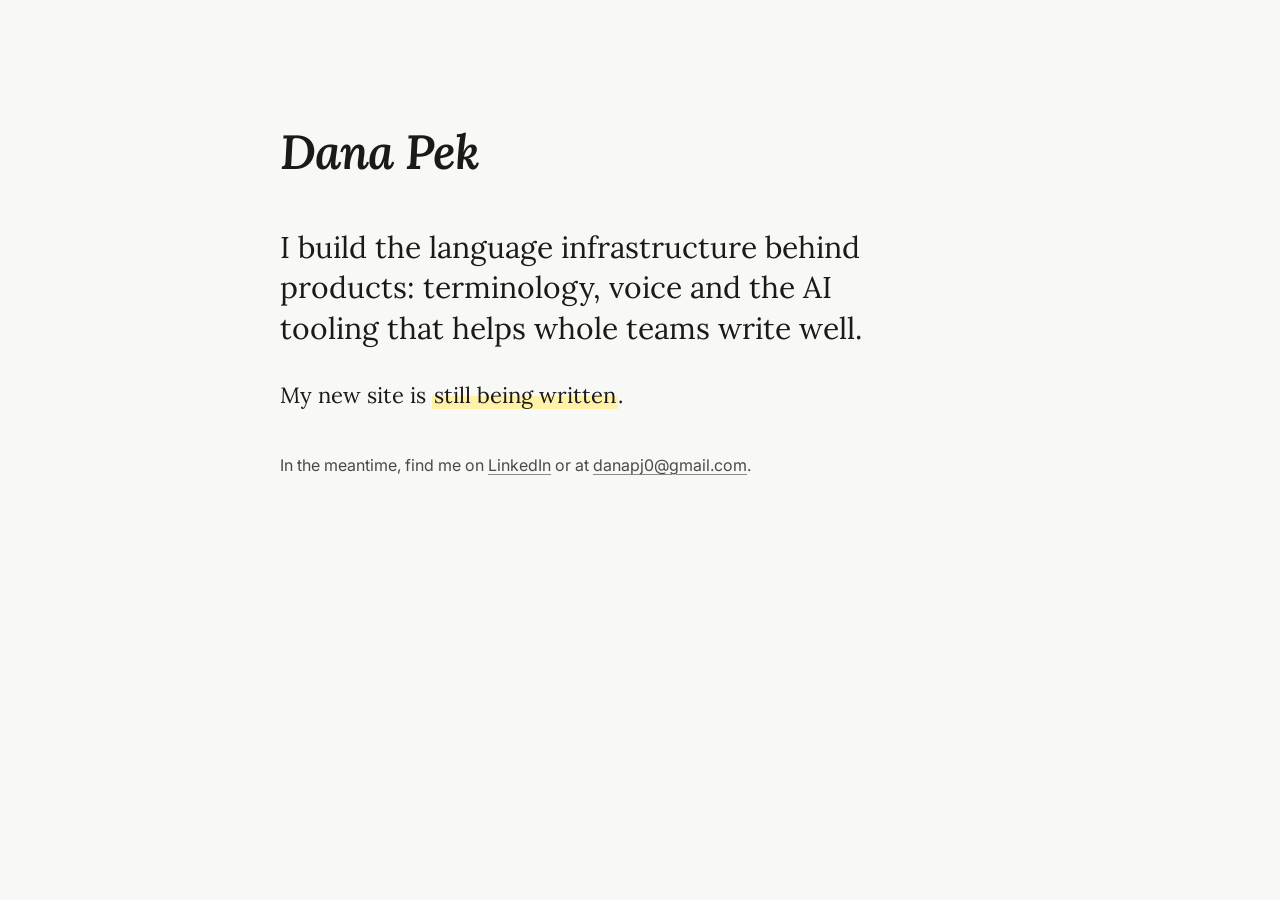
==== index.html @ c2184850 "Trim splash line Co-Authored-By: Claude Opus 5.5 <noreply@anthropic.com> Claude-Session: https://cla" ====
<!doctype html>
<html lang="en">
<head>
<meta charset="utf-8">
<meta name="viewport" content="width=device-width, initial-scale=1, viewport-fit=cover">
<title>Dana Pek | Content Engineer</title>
<meta name="description" content="Dana Pek, content engineer. Language systems, terminology and AI tooling for products in 16+ languages. New site coming soon.">
<meta property="og:title" content="Dana Pek, content engineer">
<meta property="og:description" content="New site coming soon.">
<meta property="og:url" content="https://danapek.com/">
<link rel="icon" href="favicon.svg" type="image/svg+xml">
<link rel="icon" href="favicon.ico" sizes="any">
<link rel="preconnect" href="https://fonts.googleapis.com">
<link rel="preconnect" href="https://fonts.gstatic.com" crossorigin>
<link rel="stylesheet" href="https://fonts.googleapis.com/css2?family=Lora:ital,wght@0,400;1,600&family=Inter:wght@400&display=swap">
<style>
:root{color-scheme:light;--bg:#F8F8F6;--ink:#1A1A19;--body:#4A4A45;--muted:#8C8C86;--hl:#FFF1A8}
*{box-sizing:border-box}
html,body{height:100%}
body{margin:0;background:var(--bg);color:var(--ink);font:400 clamp(19px,1.9vw,22px)/1.6 "Lora",Georgia,serif;-webkit-font-smoothing:antialiased}
main{min-height:100%;max-width:760px;margin:0 auto;padding:clamp(64px,14vh,160px) max(20px,env(safe-area-inset-right,0px)) 48px max(20px,env(safe-area-inset-left,0px))}
h1{font:italic 600 clamp(36px,5vw,48px)/1.1 "Lora",Georgia,serif;letter-spacing:-.02em;margin:0 0 clamp(32px,5vw,48px)}
p{margin:0 0 1em;max-width:34ch;text-wrap:pretty}
.lead{font-size:clamp(24px,2.8vw,30px);line-height:1.35}
mark{background:linear-gradient(transparent 55%,var(--hl) 55%);color:inherit;padding:0 2px}
.small{font:400 16px/1.7 "Inter",system-ui,sans-serif;color:var(--body);max-width:none;margin-top:2.4em}
a{color:inherit;text-decoration-thickness:1px;text-underline-offset:3px;text-decoration-color:var(--muted)}
a:hover{text-decoration-color:var(--ink)}
</style>
</head>
<body>
<main>
  <h1>Dana Pek</h1>
  <p class="lead">I build the language infrastructure behind products: terminology, voice and the AI tooling that helps whole teams write well.</p>
  <p>My new site is <mark>still being written</mark>.</p>
  <p class="small">In the meantime, find me on <a href="https://www.linkedin.com/in/danapek" target="_blank" rel="noopener">LinkedIn</a> or at <a href="mailto:danapj0@gmail.com">danapj0@gmail.com</a>.</p>
</main>
</body>
</html>
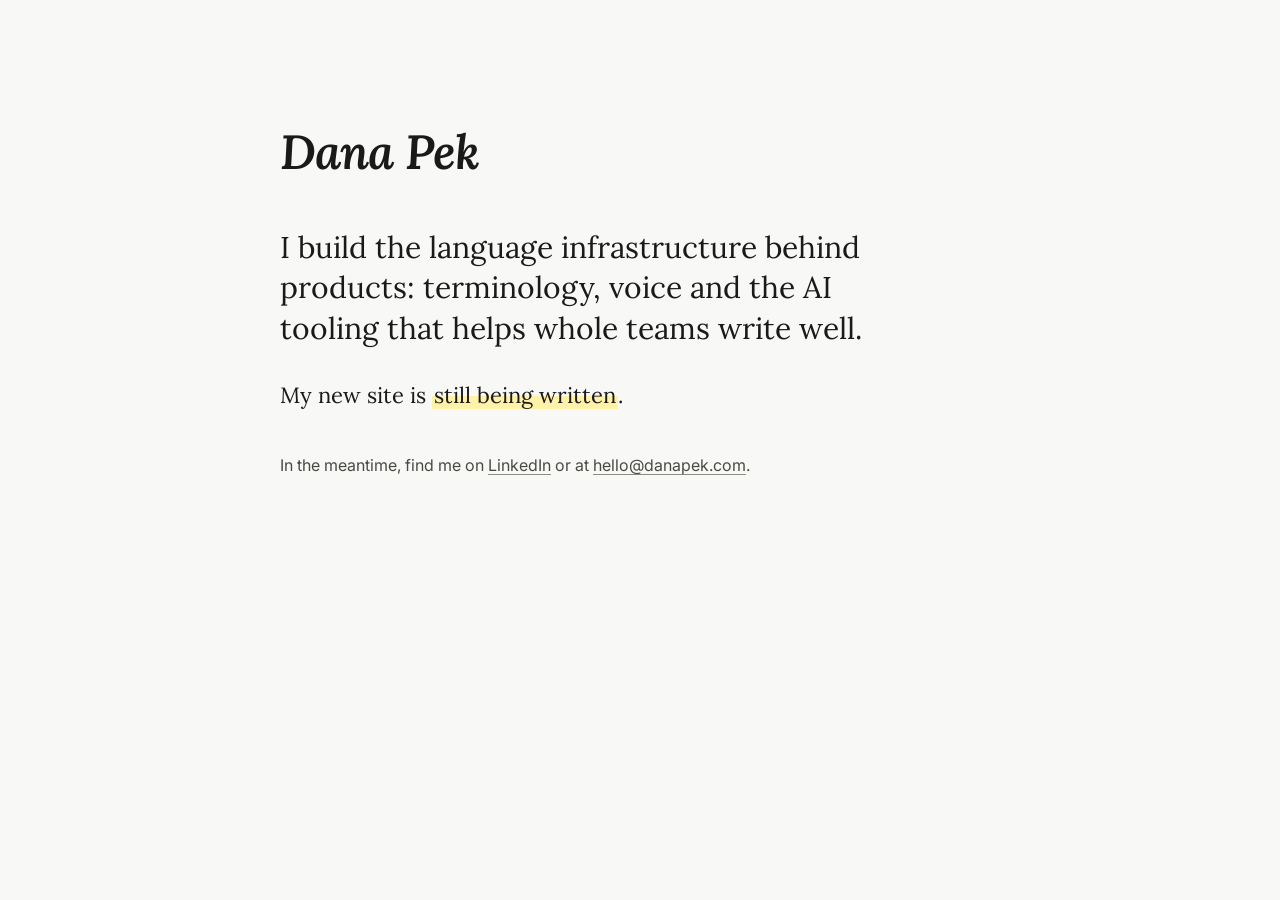
==== commit 72348505: "Use hello@danapek.com everywhere Co-Authored-By: Claude Opus 5.5 <noreply@anthropic.com> Claude-Sess" ====
--- a/index.html
+++ b/index.html
@@ -33,7 +33,7 @@
   <h1>Dana Pek</h1>
   <p class="lead">I build the language infrastructure behind products: terminology, voice and the AI tooling that helps whole teams write well.</p>
   <p>My new site is <mark>still being written</mark>.</p>
-  <p class="small">In the meantime, find me on <a href="https://www.linkedin.com/in/danapek" target="_blank" rel="noopener">LinkedIn</a> or at <a href="mailto:danapj0@gmail.com">danapj0@gmail.com</a>.</p>
+  <p class="small">In the meantime, find me on <a href="https://www.linkedin.com/in/danapek" target="_blank" rel="noopener">LinkedIn</a> or at <a href="mailto:hello@danapek.com">hello@danapek.com</a>.</p>
 </main>
 </body>
 </html>
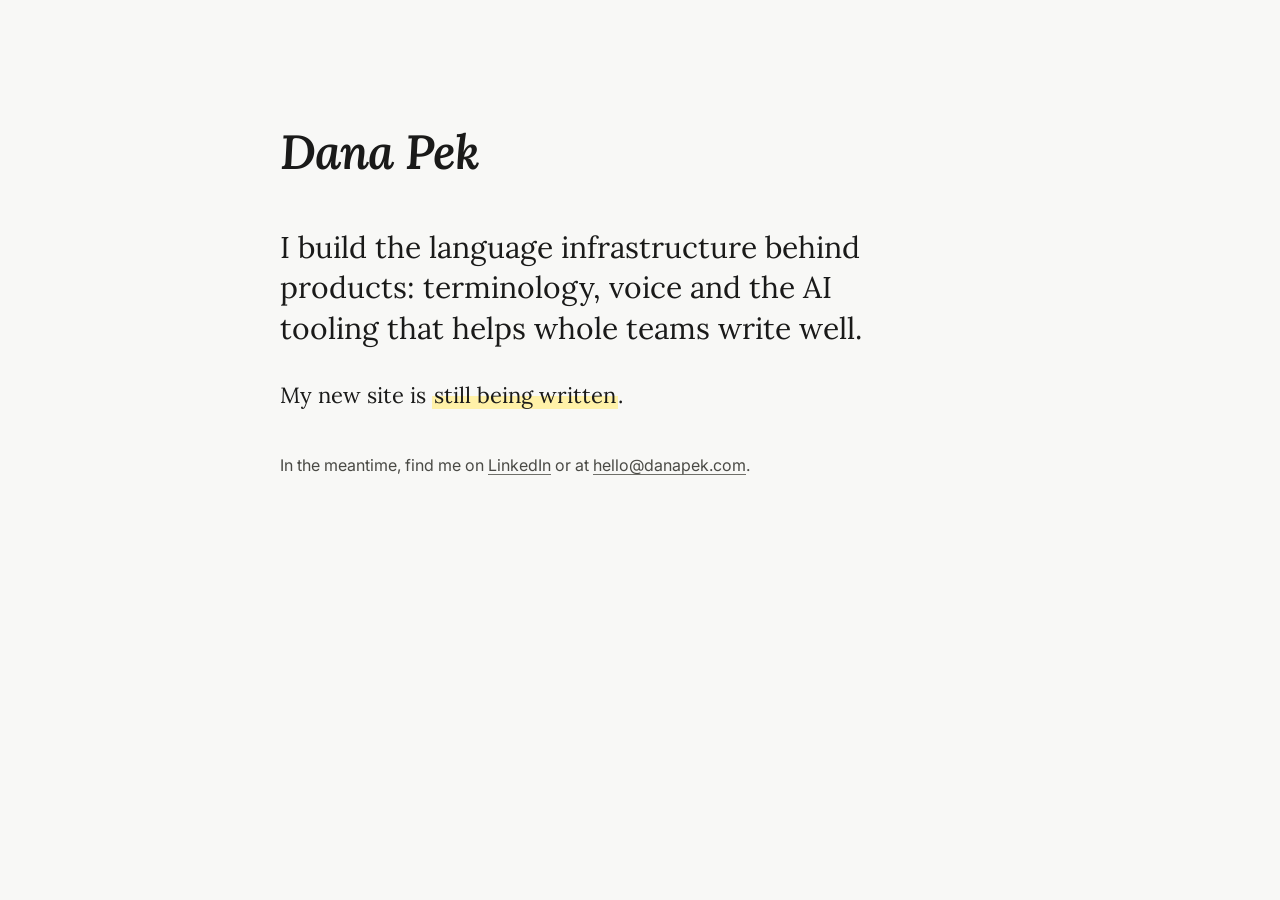
==== commit b0b70670: "Darken muted grey to pass contrast (4.75:1) Co-Authored-By: Claude Opus 5.5 <noreply@anthropic.com> " ====
--- a/index.html
+++ b/index.html
@@ -14,7 +14,7 @@
 <link rel="preconnect" href="https://fonts.gstatic.com" crossorigin>
 <link rel="stylesheet" href="https://fonts.googleapis.com/css2?family=Lora:ital,wght@0,400;1,600&family=Inter:wght@400&display=swap">
 <style>
-:root{color-scheme:light;--bg:#F8F8F6;--ink:#1A1A19;--body:#4A4A45;--muted:#8C8C86;--hl:#FFF1A8}
+:root{color-scheme:light;--bg:#F8F8F6;--ink:#1A1A19;--body:#4A4A45;--muted:#6F6F69;--hl:#FFF1A8}
 *{box-sizing:border-box}
 html,body{height:100%}
 body{margin:0;background:var(--bg);color:var(--ink);font:400 clamp(19px,1.9vw,22px)/1.6 "Lora",Georgia,serif;-webkit-font-smoothing:antialiased}
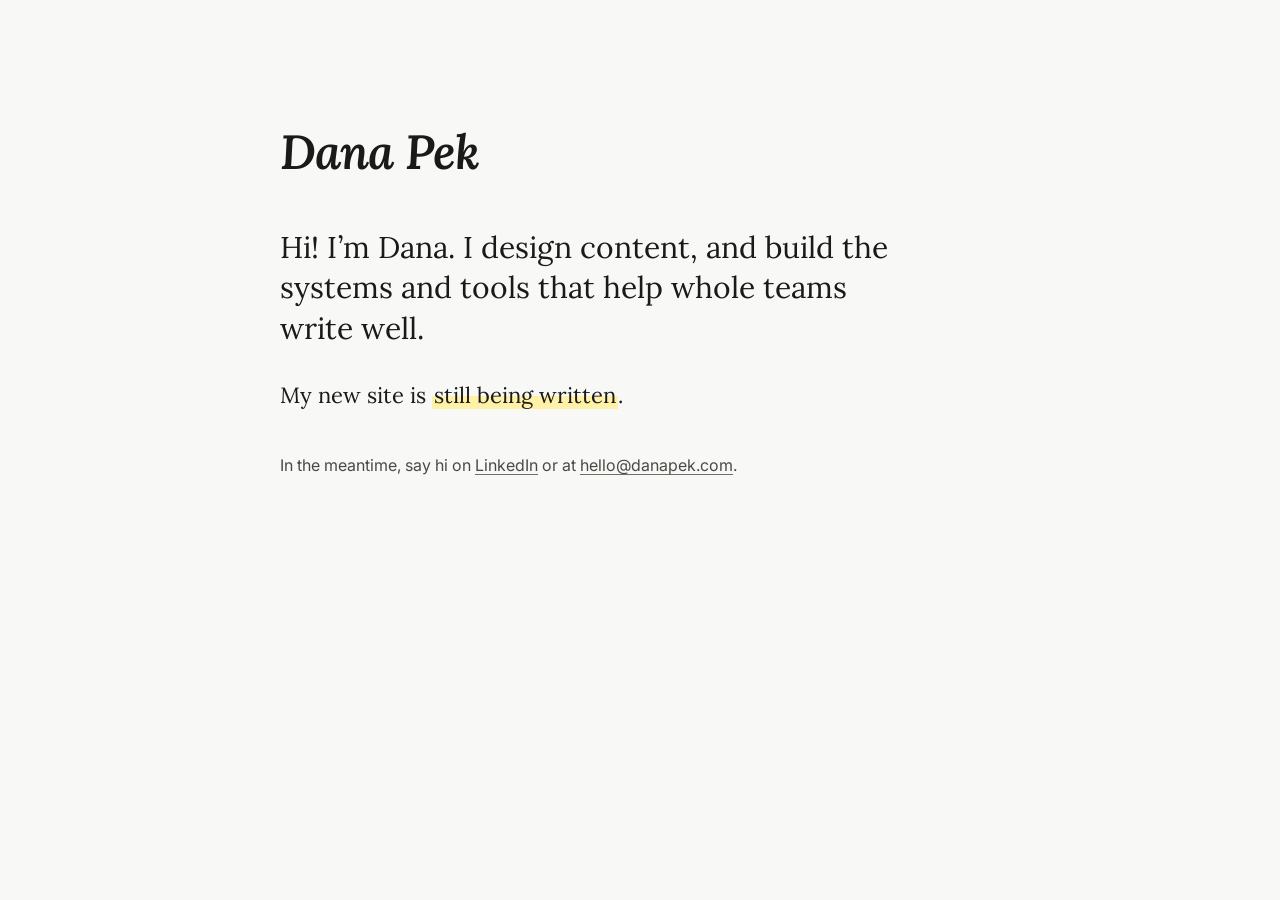
==== commit 8a91970c: "Match Dana's voice across the site and design system Co-Authored-By: Claude Opus 5.5 <noreply@anthro" ====
--- a/index.html
+++ b/index.html
@@ -31,9 +31,9 @@
 <body>
 <main>
   <h1>Dana Pek</h1>
-  <p class="lead">I build the language infrastructure behind products: terminology, voice and the AI tooling that helps whole teams write well.</p>
+  <p class="lead">Hi! I’m Dana. I design content, and build the systems and tools that help whole teams write well.</p>
   <p>My new site is <mark>still being written</mark>.</p>
-  <p class="small">In the meantime, find me on <a href="https://www.linkedin.com/in/danapek" target="_blank" rel="noopener">LinkedIn</a> or at <a href="mailto:hello@danapek.com">hello@danapek.com</a>.</p>
+  <p class="small">In the meantime, say hi on <a href="https://www.linkedin.com/in/danapek" target="_blank" rel="noopener">LinkedIn</a> or at <a href="mailto:hello@danapek.com">hello@danapek.com</a>.</p>
 </main>
 </body>
 </html>
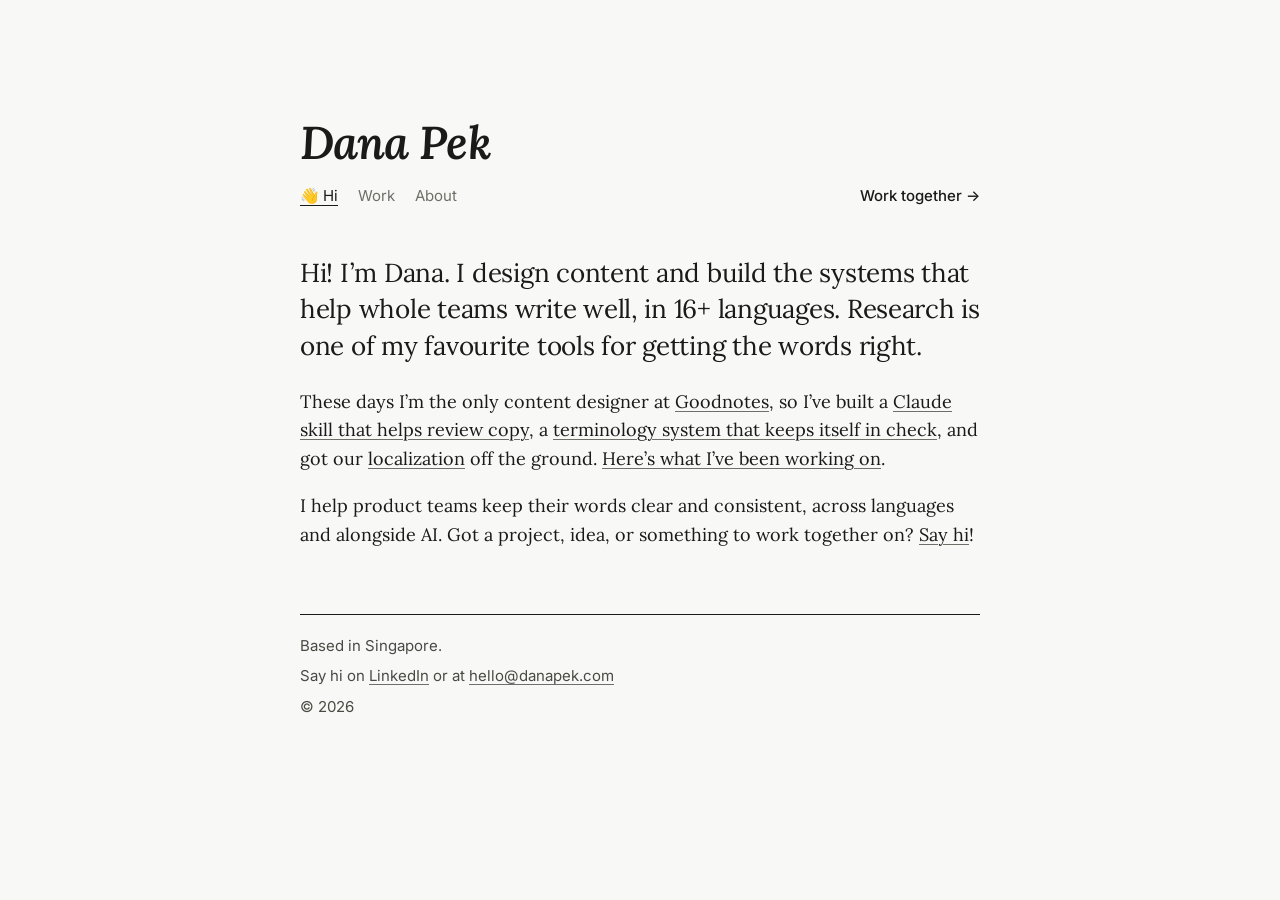
==== commit b219a0dc: "Launch: full site at danapek.com; Work together moves to #collaborate - index.html is now the full s" ====
--- a/index.html
+++ b/index.html
@@ -3,37 +3,787 @@
 <head>
 <meta charset="utf-8">
 <meta name="viewport" content="width=device-width, initial-scale=1, viewport-fit=cover">
-<title>Dana Pek | Content Engineer</title>
-<meta name="description" content="Dana Pek, content engineer. Language systems, terminology and AI tooling for products in 16+ languages. New site coming soon.">
-<meta property="og:title" content="Dana Pek, content engineer">
-<meta property="og:description" content="New site coming soon.">
-<meta property="og:url" content="https://danapek.com/">
 <link rel="icon" href="favicon.svg" type="image/svg+xml">
 <link rel="icon" href="favicon.ico" sizes="any">
+<title>Dana Pek | Content Engineer</title>
+<meta name="claude:viewport-fit-sides" content="cover">
+<meta name="description" content="Dana Pek, content engineer. Language systems, terminology, AI content tooling and localization for products in 16+ languages. Open to new roles and to working together on projects.">
+<link rel="canonical" href="https://danapek.com/">
+<meta property="og:type" content="website">
+<meta property="og:title" content="Dana Pek, content engineer">
+<meta property="og:description" content="Dana Pek, content engineer. Language systems, terminology, AI content tooling and localization for products in 16+ languages. Open to new roles and to working together on projects.">
+<meta property="og:url" content="https://danapek.com/">
+<meta property="og:image" content="https://danapek.com/img/running.jpg">
+<meta name="twitter:card" content="summary_large_image">
 <link rel="preconnect" href="https://fonts.googleapis.com">
 <link rel="preconnect" href="https://fonts.gstatic.com" crossorigin>
-<link rel="stylesheet" href="https://fonts.googleapis.com/css2?family=Lora:ital,wght@0,400;1,600&family=Inter:wght@400&display=swap">
+<link rel="stylesheet" href="https://fonts.googleapis.com/css2?family=Lora:ital,wght@0,400;0,500;1,400;1,600&family=Inter:wght@400;500&display=swap">
 <style>
-:root{color-scheme:light;--bg:#F8F8F6;--ink:#1A1A19;--body:#4A4A45;--muted:#6F6F69;--hl:#FFF1A8}
+/* ============================================================
+   Dana Pek: visual system
+   One reading column. Serif carries the writing; sans is only
+   for small details and controls. Six type sizes, no others.
+   ============================================================ */
+:root{
+  color-scheme:light;
+
+  /* Colour */
+  --bg:#F8F8F6;      /* paper */
+  --ink:#1A1A19;     /* headings, titles, prose */
+  --body:#4A4A45;    /* descriptions, lists, supporting text */
+  --muted:#6F6F69;   /* details: dates, tags, captions, inactive nav */
+  --line:#DCDCD6;    /* rules between rows */
+  --hl:#FFF1A8;      /* highlighter, used sparingly */
+
+  /* Families */
+  --serif:"Lora", Georgia, "Times New Roman", serif;
+  --sans:"Inter", system-ui, -apple-system, "Segoe UI", sans-serif;
+
+  /* Type scale: the only six sizes on the site */
+  --t-display: italic 600 clamp(38px,5vw,46px)/1.1 var(--serif); /* your name */
+  --t-lead:    400 clamp(22px,2.6vw,26px)/1.4 var(--serif);       /* opening paragraph of each page */
+  --t-heading: italic 400 clamp(22px,2.6vw,26px)/1.3 var(--serif);/* section headings */
+  --t-title:   500 clamp(19px,2vw,21px)/1.3 var(--serif);         /* project, package and row titles */
+  --t-body:    400 18px/1.6 var(--serif);                         /* all reading text */
+  --t-ui:      400 15px/1.5 var(--sans);                          /* nav, filters, footer */
+  --t-meta:    400 14px/1.5 var(--sans);                          /* dates, tags, captions, labels */
+
+  /* Spacing */
+  --s-1:4px; --s-2:8px; --s-3:12px; --s-4:16px; --s-5:20px; --s-6:32px; --s-7:48px; --s-8:64px;
+  --measure:720px;
+}
 *{box-sizing:border-box}
-html,body{height:100%}
-body{margin:0;background:var(--bg);color:var(--ink);font:400 clamp(19px,1.9vw,22px)/1.6 "Lora",Georgia,serif;-webkit-font-smoothing:antialiased}
-main{min-height:100%;max-width:760px;margin:0 auto;padding:clamp(64px,14vh,160px) max(20px,env(safe-area-inset-right,0px)) 48px max(20px,env(safe-area-inset-left,0px))}
-h1{font:italic 600 clamp(36px,5vw,48px)/1.1 "Lora",Georgia,serif;letter-spacing:-.02em;margin:0 0 clamp(32px,5vw,48px)}
-p{margin:0 0 1em;max-width:34ch;text-wrap:pretty}
-.lead{font-size:clamp(24px,2.8vw,30px);line-height:1.35}
-mark{background:linear-gradient(transparent 55%,var(--hl) 55%);color:inherit;padding:0 2px}
-.small{font:400 16px/1.7 "Inter",system-ui,sans-serif;color:var(--body);max-width:none;margin-top:2.4em}
-a{color:inherit;text-decoration-thickness:1px;text-underline-offset:3px;text-decoration-color:var(--muted)}
+body{background:var(--bg);color:var(--ink);font:var(--t-body);-webkit-font-smoothing:antialiased}
+a{color:inherit;text-decoration:underline;text-decoration-thickness:1px;text-underline-offset:3px;text-decoration-color:var(--muted)}
 a:hover{text-decoration-color:var(--ink)}
+:focus-visible{outline:2px solid var(--ink);outline-offset:3px}
+
+/* Page frame */
+.page{max-width:var(--measure);margin:0 auto;padding-left:max(20px, env(safe-area-inset-left, 0px));padding-right:max(20px, env(safe-area-inset-right, 0px));padding-block:clamp(48px,9vw,110px) var(--s-7)}
+h1{font:var(--t-display);letter-spacing:-.02em;margin:0}
+nav{margin-top:var(--s-4);font:var(--t-ui);display:flex;flex-wrap:wrap;gap:var(--s-1) var(--s-5)}
+nav a{color:var(--muted);text-decoration:none}
+nav a:hover{color:var(--ink)}
+nav a[aria-current="page"]{color:var(--ink);text-decoration:underline;text-underline-offset:4px}
+/* Primary link: the one call to action. Separated and in ink, never a filled button. */
+a.cta{color:var(--ink);font:500 15px/1.5 var(--sans);text-decoration:none}
+a.cta::after{content:" →"}
+a.cta:hover{text-decoration:underline;text-underline-offset:4px}
+nav a.cta{margin-left:auto}
+.view .pkg p.go{margin:16px 0 0}
+.page > footer{margin-top:var(--s-8);padding-top:var(--s-5);border-top:1px solid var(--ink);font:var(--t-ui);color:var(--body)}
+.page > footer p{margin:0 0 var(--s-2)}
+
+/* Text */
+.view{margin-top:var(--s-7)}
+.view p{margin:0 0 1em;text-wrap:pretty}
+.view p.lead{font:var(--t-lead);letter-spacing:-.01em;color:var(--ink);margin-bottom:.9em}
+h2{font:var(--t-heading);color:var(--ink);margin:var(--s-8) 0 var(--s-4)}
+.view p.away{margin-top:var(--s-8)}
+.todo{background:var(--hl);padding:0 3px}
+.draft,.draft-inline{display:none}
+.drafts .draft{display:block}
+.drafts .draft-inline{display:inline}
+
+/* Bullet list (any list of points) */
+.offer,.fit,.proj ul{margin:0 0 1em;padding-left:1.1em;color:var(--body)}
+.offer li,.fit li,.proj li{margin-bottom:var(--s-1)}
+.offer li::marker,.fit li::marker,.proj li::marker{color:var(--muted)}
+.proj li b{font-weight:600;color:var(--ink)}
+
+/* Row: the core component. Title, meta line, description, rule between. */
+.list{list-style:none;margin:0;padding:0}
+.list li{display:block;padding:var(--s-5) 0;border-bottom:1px solid var(--line)}
+.list li:first-child{border-top:1px solid var(--line)}
+.list li[hidden],.featured .proj[hidden]{display:none}
+.list .lt,.proj .pt,.pkg h3{display:block;font:var(--t-title);color:var(--ink);margin:0}
+.list .s,.proj .pm,.view .pkg p.dur{display:block;font:var(--t-meta);color:var(--muted);margin:2px 0 var(--s-1)}
+.list small,.proj .po,.view .pkg p{display:block;font:var(--t-body);color:var(--body);margin:0;padding-right:52px}
+.pill::before{content:"· "}
+.rows .pkg{padding:var(--s-5) 0;border-top:1px solid var(--line)}
+.rows .pkg:last-child{border-bottom:1px solid var(--line)}
+.start .offer{margin:12px 52px 0 0}
+@media (max-width:540px){.start .offer{margin-right:0}}
+.view .pkg p.rel{font:var(--t-meta);color:var(--muted);margin-top:var(--s-2)}
+@media (max-width:540px){.list small,.proj .po,.view .pkg p{padding-right:0}}
+
+/* Expandable row */
+.featured{display:grid}
+.proj{border-top:1px solid var(--line);scroll-margin-top:24px}
+.proj summary{list-style:none;cursor:pointer;display:grid;grid-template-columns:minmax(0,1fr) auto;gap:var(--s-4);align-items:start;padding:var(--s-5) 0}
+.proj summary::-webkit-details-marker{display:none}
+.proj summary:focus-visible{outline:2px solid var(--ink);outline-offset:2px}
+.proj summary:focus:not(:focus-visible){outline:none}
+.proj .sum{display:block;min-width:0}
+.proj summary:hover .pt{text-decoration:underline;text-decoration-thickness:1px;text-underline-offset:4px}
+.proj .tog{width:28px;height:28px;border:1px solid var(--line);border-radius:50%;position:relative;margin-top:2px}
+.proj .tog::before,.proj .tog::after{content:"";position:absolute;left:50%;top:50%;width:11px;height:1.5px;background:var(--ink);transform:translate(-50%,-50%)}
+.proj .tog::after{transform:translate(-50%,-50%) rotate(90deg);transition:opacity .2s}
+.proj[open] .tog::after{opacity:0}
+.proj summary:hover .tog{border-color:var(--muted)}
+.proj .body{padding:0 52px var(--s-6) 0;color:var(--body)}
+.view .proj p.prob{color:var(--ink);margin:0 0 var(--s-3)}
+.view .proj p.meta.tags{font:var(--t-meta);color:var(--body);margin:var(--s-5) 0 0}
+.view .proj p.call{margin:0 0 1em;padding-left:var(--s-4);border-left:2px solid var(--ink)}
+.proj p.call b{font-weight:600;color:var(--ink)}
+@media (max-width:540px){.proj .body{padding-right:0}}
+
+/* Filters */
+.pills{display:flex;flex-wrap:wrap;gap:var(--s-1) var(--s-4);margin:0 0 var(--s-5);font:var(--t-ui);color:var(--muted)}
+.pills::before{content:"Show:"}
+.pills button{font:inherit;color:var(--muted);background:none;border:0;padding:0;cursor:pointer}
+.pills button:hover{color:var(--ink)}
+.pills button[aria-pressed="true"]{color:var(--ink);text-decoration:underline;text-underline-offset:4px;text-decoration-thickness:1px}
+
+/* Numbered steps */
+.steps{list-style:none;counter-reset:s;margin:0;padding:0}
+.steps li{counter-increment:s;display:grid;grid-template-columns:32px minmax(0,1fr);padding:var(--s-3) 0;border-top:1px solid var(--line);color:var(--body)}
+.steps li:last-child{border-bottom:1px solid var(--line)}
+.steps li::before{content:counter(s);font:var(--t-meta);color:var(--muted);padding-top:3px}
+
+/* Label / value table */
+.know{display:grid;grid-template-columns:140px minmax(0,1fr);margin:0}
+.know dt,.know dd{padding:var(--s-3) 0;border-top:1px solid var(--line);margin:0}
+.know dt{font:var(--t-meta);color:var(--muted);padding-top:15px}
+.know dd{color:var(--body)}
+.know dt:last-of-type,.know dd:last-of-type{border-bottom:1px solid var(--line)}
+@media (max-width:540px){.know{grid-template-columns:1fr}.know dd{border-top:0;padding-top:0}.know dt:last-of-type{border-bottom:0}}
+
+/* Images */
+figure{margin:var(--s-5) 0 0}
+.proj figure img{display:block;width:100%;height:auto;border:1px solid var(--line);background:#fff}
+.proj .gal{display:grid;grid-template-columns:1fr 1fr;gap:var(--s-5);margin-top:var(--s-5)}
+.proj .gal figure{margin:0}
+.proj .gal .wide{grid-column:1/-1}
+.proj .gal img{aspect-ratio:1/1;object-fit:cover}
+.proj .gal .wide img{aspect-ratio:auto}
+@media (max-width:640px){.proj .gal{grid-template-columns:1fr}}
+figcaption{font:var(--t-meta);color:var(--muted);margin-top:var(--s-2)}
+.photos{display:grid;grid-template-columns:repeat(3,minmax(0,1fr));gap:var(--s-3);margin-top:var(--s-2)}
+.photos figure{margin:0;min-width:0}
+.photos .ph{aspect-ratio:4/5;max-width:100%;background:#EDEDE8;display:flex;align-items:center;justify-content:center;font:var(--t-meta);color:var(--muted);text-align:center;padding:var(--s-2)}
+.photos img{display:block;width:100%;aspect-ratio:4/5;object-fit:cover}
+.photos figcaption{margin-top:6px}
+@media (max-width:600px){.photos{grid-template-columns:repeat(2,minmax(0,1fr))}}
+
+/* Quote */
+.quote{margin:0 0 var(--s-5);padding-left:var(--s-5);border-left:2px solid var(--line)}
+.view .quote p{font-style:italic;margin:0 0 6px}
+.quote footer{font:var(--t-meta);color:var(--muted)}
+/* Motion figures (scoped to .mo): shared engine, three demos */
+.mo .s3 .u .old{opacity:0;transform:translateY(-6px);filter:blur(2px)}
+.mo .s3 .u .new{opacity:1;transform:none;filter:none}
+.mo .on3 .u .mark{background-size:100% 100%}
+.mo .arex.s1 .t .new,.mo .skill.s1 .t .new{color:inherit}
+.mo .arex,.mo .skill{font-family:var(--sans);color:#1f1f1f;max-width:380px}
+.mo .arex .sheet-h{display:flex;gap:10px;align-items:flex-start;font:600 16px/1.35 var(--sans);margin-bottom:12px}
+.mo .arex .info{background:#eef3ff;color:#2f55d4;border-radius:10px;padding:12px 14px;font-size:13px;line-height:1.5;margin-bottom:12px}
+.mo .arex .slots{display:grid;grid-template-columns:1fr 1fr;gap:8px;margin-bottom:14px}
+.mo .arex .slots span{border:1px solid #ddd;border-radius:8px;text-align:center;font-size:12px;padding:7px 0;color:#444}
+.mo .arex .acard{border:1px solid #e6e6e6;border-radius:12px;padding:12px 14px;font-size:13px;line-height:1.5}
+.mo .arex .acard b{display:block;font-size:14px;margin-bottom:6px}
+.mo .idtag{display:inline-block;font:500 10px/1 var(--sans);color:#6f6f69;border:1px solid #dcdcd6;border-radius:3px;padding:2px 5px;margin-bottom:4px;letter-spacing:.02em}
+.mo .notes b{font-weight:500;color:inherit}
+.mo .skill .dlg{border:1px solid #e6e6e6;border-radius:14px;padding:20px;background:#fff}
+.mo .skill .title{font:600 17px/1.35 var(--sans);margin-bottom:6px}
+.mo .skill .sub{font-size:14px;color:#555;line-height:1.5;margin:0 0 16px}
+.mo .skill .btn{display:inline-block;background:#1f1f1f;color:#fff;border-radius:8px;padding:8px 14px;font:500 13px/1.3 var(--sans);transition:outline-color .4s ease;outline:3px solid transparent;outline-offset:2px}
+.mo .skill.on3 .btn{outline-color:var(--hl)}
+.mo .mocap a{color:inherit}
+/* ---------- The motion figure ---------- */
+.mo{margin:var(--s-5) 0 0}
+.mo .stage{border:1px solid var(--line);background:#fff;display:grid;grid-template-columns:minmax(0,1fr) 210px;gap:var(--s-6);padding:var(--s-6)}
+@media (max-width:640px){.mo .stage{grid-template-columns:1fr;gap:var(--s-5);padding:var(--s-5)}}
+
+/* Recreated product module: keeps its own look, like a screenshot would */
+.mo .app{font-family:var(--sans);color:#1f1f1f;max-width:380px}
+.mo .app .rt{display:flex;align-items:baseline;gap:6px;margin-bottom:18px}
+.mo .app .rt b{font:600 34px/1 var(--sans);letter-spacing:-.5px}
+.mo .app .rt span{font-size:13px;color:#666}
+.mo .app .rt .stars{color:#f09b1a;font-size:16px;letter-spacing:1px;margin-left:6px}
+.mo .head{display:grid;grid-template-columns:28px 1fr;column-gap:10px;align-items:center;margin-bottom:12px}
+.mo .icon{grid-row:span 2;width:28px;height:28px;position:relative}
+.mo .icon svg{position:absolute;inset:0;transition:opacity .5s ease, transform .5s ease}
+.mo .swap{position:relative;display:inline-grid}
+.mo .swap > span{grid-area:1/1;transition:opacity .45s ease, transform .45s ease, filter .45s ease}
+.mo .swap .new{opacity:0;transform:translateY(6px);filter:blur(2px)}
+.mo .title{font:600 18px/1.3 var(--sans)}
+.mo .sub{font-size:13px;color:#666;margin-top:2px}
+.mo .mark{background-image:linear-gradient(var(--hl),var(--hl));background-repeat:no-repeat;background-size:0% 100%;background-position:left;transition:background-size .5s ease;padding:0 2px;margin:0 -2px}
+.mo .card{border-radius:14px;padding:14px 16px;background:#f1f1f1;transition:background-color .6s ease}
+.mo .card .ct{display:flex;justify-content:space-between;font:600 15px/1.3 var(--sans);margin-bottom:6px}
+.mo .count{font-weight:400;font-size:13px;color:#777;transition:opacity .45s ease}
+.mo .card p{font:400 14px/1.5 var(--sans);margin:0;color:#2a2a2a}
+.mo .fb{display:flex;gap:16px;margin-top:10px;font-size:12px;color:#666;transition:opacity .45s ease}
+.mo .fb > span{display:inline-flex;align-items:center;gap:4px}
+.mo .fb svg{width:14px;height:14px}
+.mo .fb .lbl{display:inline-block;max-width:7em;overflow:hidden;white-space:nowrap;transition:opacity .45s ease, max-width .5s ease}
+
+/* After state */
+.mo .s1 .t .old,.mo .s2 .s .old{opacity:0;transform:translateY(-6px);filter:blur(2px)}
+.mo .s1 .t .new,.mo .s2 .s .new{opacity:1;transform:none;filter:none}
+.mo .s1 .icon .i-old{opacity:0;transform:scale(.8)}
+.mo .s1 .icon .i-new{opacity:1;transform:none}
+.mo .icon .i-new{opacity:0;transform:scale(.8)}
+.mo .s1 .t .new{color:#2b2f9e}
+.mo .s3 .count{opacity:0}
+.mo .done .card{background:#f1f4fb}
+.mo .done .fb .lbl{opacity:0;max-width:0}
+.mo .on1 .t .mark,.mo .on2 .s .mark,.mo .on3 .count-mark{background-size:100% 100%}
+
+/* Notes: numbered, in Dana's voice, taken from the Work page */
+.mo .notes{list-style:none;margin:0;padding:0;font:var(--t-meta);color:var(--muted);counter-reset:n}
+.mo .notes li{counter-increment:n;padding:var(--s-3) 0;border-top:1px solid var(--line);transition:color .4s ease}
+.mo .notes li:last-child{border-bottom:1px solid var(--line)}
+.mo .notes li::before{content:counter(n) "  ";color:var(--muted)}
+.mo .notes li.active{color:var(--ink)}
+.mo .notes .tag{color:var(--muted)}
+.mo .notes .tag::after{content:"\A";white-space:pre}
+.mo .notes .tag.blocker{color:var(--ink);font-weight:500}
+.mo .figlabel{font:var(--t-meta);color:var(--muted);margin:0 0 var(--s-2);opacity:0;transition:opacity .4s ease}
+.mo .stage:has(.app.done) .figlabel{opacity:1}
+.mo .state{font:var(--t-meta);color:var(--muted);margin:0 0 var(--s-3)}
+
+/* Caption + controls under the frame */
+.mo .mocap{font:var(--t-meta);color:var(--muted);margin-top:var(--s-2);display:flex;flex-wrap:wrap;justify-content:space-between;gap:var(--s-2) var(--s-4)}
+.mo .ctl{display:flex;gap:var(--s-4)}
+.mo .ctl button{font:var(--t-meta);color:var(--muted);background:none;border:0;padding:0;cursor:pointer;text-decoration:underline;text-decoration-thickness:1px;text-underline-offset:3px}
+.mo .ctl button[aria-pressed="true"]{color:var(--ink)}
+.mo .ctl button:focus-visible{outline:1px solid var(--ink);outline-offset:3px}
+.mo .sr{position:absolute;width:1px;height:1px;overflow:hidden;clip:rect(0 0 0 0);white-space:nowrap}
+
+
+@media (prefers-reduced-motion: reduce){.mo *,.mo *::before,.mo *::after{transition:none !important}}
+.mo{margin:var(--s-5) 0 0}
+.mo .stage{grid-template-columns:minmax(0,1fr) 180px}
+@media (max-width:640px){.mo .stage{grid-template-columns:1fr}}
+
 </style>
 </head>
 <body>
-<main>
-  <h1>Dana Pek</h1>
-  <p class="lead">Hi! I’m Dana. I design content, and build the systems and tools that help whole teams write well.</p>
-  <p>My new site is <mark>still being written</mark>.</p>
-  <p class="small">In the meantime, say hi on <a href="https://www.linkedin.com/in/danapek" target="_blank" rel="noopener">LinkedIn</a> or at <a href="mailto:hello@danapek.com">hello@danapek.com</a>.</p>
-</main>
+
+<div class="page">
+  <header>
+    <h1>Dana Pek</h1>
+    <nav aria-label="Pages">
+      <a href="#hi" data-v="hi">👋 Hi</a>
+      <a href="#work" data-v="work">Work</a>
+      <a href="#about" data-v="about">About</a>
+      <a href="#collaborate" data-v="collaborate" class="cta">Work together</a>
+    </nav>
+  </header>
+
+  <main>
+    <!-- HOME -->
+    <section class="view" id="v-hi">
+      <p class="lead">Hi! I’m Dana. I design content and build the systems that help whole teams write well, in 16+ languages. Research is one of my favourite tools for getting the words right.</p>
+      <p>These days I’m the only content designer at <a href="https://www.goodnotes.com" target="_blank" rel="noopener">Goodnotes</a>, so I’ve built a <a href="#claude-skill">Claude skill that helps review copy</a>, a <a href="#terminology">terminology system that keeps itself in check</a>, and got our <a href="#localization">localization</a> off the ground. <a href="#work">Here’s what I’ve been working on</a>.</p>
+      <p>I help product teams keep their words clear and consistent, across languages and alongside AI. Got a project, idea, or something to work together on? <a href="mailto:hello@danapek.com">Say hi</a>!</p>
+    </section>
+
+    <!-- WORK -->
+    <section class="view" id="v-work" hidden>
+      <p class="lead">A few things I’ve made lately. Happy to walk you through any of them over a call.</p>
+      <div class="pills" id="pills" role="group" aria-label="Filter by category"></div>
+      <div class="featured" id="featured"></div>
+      <ul class="list full" id="work-list"></ul>
+    </section>
+
+    <!-- ABOUT -->
+    <section class="view" id="v-about" hidden>
+      <p class="lead">I design content and build content systems and tools at Goodnotes, used by 25M+ people a month.</p>
+      <p>Before this, I helped make it easier for 20M monthly travellers to book trips at Klook, simplified investing with Longbridge, and improved access to maths education with Oppia. In a past life, I worked in defence policy at Singapore’s Ministry of Defence, and studied English literature and history at uni. Both turned out surprisingly useful for negotiating language, systems and ambiguities.</p>
+      <p>Research has always been part of how I work. At Klook it took up about a third of my time. I’d rather test a word with real people than argue about it in a meeting.</p>
+      <h2>What I go deep on</h2>
+      <p>Content design and content engineering:</p>
+      <ul class="offer">
+        <li>Designing how an agent talks: what it says, when it asks, when it hands over, and what it won’t do</li>
+        <li>Writing the system prompts and reference files that shape how a model behaves</li>
+        <li>Terminology and taxonomies that people and AI can both read</li>
+        <li>Regular quality checks on AI-written copy, so we know what’s getting better and what isn’t</li>
+        <li>AI workflows that connect Slack, Notion, Claude and n8n, to take the grunt work off everyone’s plate</li>
+      </ul>
+      <h2>What I bring alongside it</h2>
+      <ul class="offer">
+        <li>User research: interviews, usability tests, card sorts and content testing. I started Klook’s research practice from scratch.</li>
+        <li>Localization: working with translators and vendors, and getting source copy ready for 16+ languages</li>
+        <li>Information architecture: page structures and templates that hold up as products grow</li>
+        <li>Copy experiments and A/B tests, using behavioural principles like loss aversion and reward framing</li>
+        <li>Accessible copy, written to WCAG 2.1</li>
+        <li>Getting product, design, marketing, legal, compliance and localization on the same page, early</li>
+        <li>Leading writers: hiring, onboarding and coaching, with a competency framework to grow against</li>
+      </ul>
+      <dl class="know">
+        <dt>Languages</dt><dd>English (native), Chinese (bilingual), Japanese (JLPT N2)</dd>
+        <dt>Tools</dt><dd>GitHub (string files, Actions, CI checks), Notion, n8n, Claude, Figma, Maze</dd>
+        <dt>Research</dt><dd>Content testing, usability testing, interviews, card sorts, cloze and highlighter tests; 20+ studies across 10+ markets</dd>
+      </dl>
+      <p class="away">Outside of work, I spend as much time away from my computer as possible: hiking, running, training, doing and teaching Pilates, travelling, taking pictures, reading, and learning Japanese and French.</p>
+      <div class="photos" id="photos" aria-label="Photos"></div>
+    </section>
+
+    <!-- FREELANCE -->
+    <section class="view" id="v-collaborate" hidden>
+      <p class="lead">I love helping product teams whose words need to work in more than one language, or alongside AI.</p>
+      <p>I can probably help if:</p>
+      <ul class="fit">
+        <li>you don’t have a content designer yet, and your product reads like five people wrote it</li>
+        <li>you’re launching AI features and want them to sound right and behave predictably</li>
+        <li>you’re going multilingual and want to get the source right first</li>
+      </ul>
+
+      <h2>Start here</h2>
+      <div class="pkgs rows start">
+        <div class="pkg">
+          <h3>Terminology audit and glossary setup</h3>
+          <p class="dur">2 to 3 weeks · fixed price</p>
+          <p>I look at how your product names things across screens, languages and AI output, then set up a glossary that your team and your tools can both use.</p>
+          <ul class="offer">
+            <li>An audit of the terms you use today, with the inconsistencies that matter most</li>
+            <li>A starter glossary of your core terms, with approved and avoided versions, and notes for translators and AI</li>
+            <li>A simple way to keep it up to date, in the tools you already use</li>
+            <li>A walkthrough, so your team can run it without me</li>
+          </ul>
+          <p class="go"><a class="cta" href="mailto:hello@danapek.com?subject=Terminology%20audit">Say hi to get started</a></p>
+          <p class="rel">Related: <a href="#terminology">terminology system</a></p>
+        </div>
+      </div>
+
+      <h2>Other ways to work together</h2>
+      <div class="pkgs rows">
+        <div class="pkg">
+          <h3>Build your language system</h3>
+          <p class="dur">4 to 8 weeks · fixed price</p>
+          <p>Terminology, voice and tone principles, and templates, set up in the tools you already use. I can also build a Claude skill that checks copy against them, so the system keeps working after I leave.</p>
+          <p class="rel">Related: <a href="#terminology">terminology system</a>, <a href="#claude-skill">content design skill</a></p>
+        </div>
+        <div class="pkg">
+          <h3>Content for AI features</h3>
+          <p class="dur">3 to 6 weeks · fixed price</p>
+          <p>Agent persona and behaviour, system prompts and reference files, and a rubric for checking AI output quality, backed by user testing.</p>
+          <p class="rel">Related: <a href="#klook-reviews">Klook’s first AI features</a></p>
+        </div>
+        <div class="pkg">
+          <h3>Localization readiness</h3>
+          <p class="dur">2 to 4 weeks · fixed price</p>
+          <p>Translation-ready source copy, string conventions, context for translators and checks in your CI, in English, Chinese or Japanese.</p>
+          <p class="rel">Related: <a href="#localization">scaling localization across 16+ languages</a></p>
+        </div>
+        <div class="pkg">
+          <h3>Notification and email overhaul</h3>
+          <p class="dur">3 to 6 weeks · fixed price</p>
+          <p>I audit your emails, texts and push notifications, map every scenario, and turn them into clear templates your team can reuse. We test them before launch and check the numbers after.</p>
+          <p class="rel">Related: <a href="#pre-trip">pre-trip messaging at Klook</a></p>
+        </div>
+        <div class="pkg">
+          <h3>Ongoing support</h3>
+          <p class="dur">Monthly</p>
+          <p>Copy reviews, content testing and keeping your terminology up to date, for teams that want a content designer part time.</p>
+        </div>
+      </div>
+
+      <h2>How it works</h2>
+      <ol class="steps">
+        <li>You send me a quick note about your product and what’s bugging you.</li>
+        <li>We hop on a 30-minute call.</li>
+        <li>I send a short proposal with scope, timeline and a fixed price.</li>
+        <li>I work in your tools: Figma, GitHub, Notion, Slack.</li>
+        <li>I hand over everything with a walkthrough, so your team can run it without me.</li>
+      </ol>
+
+      <h2>What people say</h2>
+      <blockquote class="quote"><p>“When Dana first joined Klook, I sent her a UX writing request. It was long and chunky. She simply rewrote it as ‘We’ll keep you updated.’ That moment showed me the power of great UX writing, and Dana’s instinct for clarity and user focus. […] Dana quickly became a user research lead and was later invited to conduct interviews at Klook’s Travel Fest in Sydney!”</p><footer>Penny T, Content designer, ex-colleague at Klook</footer></blockquote>
+      <blockquote class="quote"><p>“Exceeded expectations [with her 0-1 research] very useful for B2C and B2B platform design.”</p><footer>Kathy C, Product manager, ex-colleague at Klook</footer></blockquote>
+      <blockquote class="quote"><p>“Useful insights that helped clarify design direction and provided useful suggestions to improve the user experience. Dana also provided UX writing solutions to improve the B2B experience. This was not an easy thing to achieve.”</p><footer>Kelsey J, Product designer, ex-colleague at Klook</footer></blockquote>
+
+      <h2>Good to know</h2>
+      <dl class="know">
+        <dt>Based in</dt><dd>Singapore, working remotely across Asia, Europe and US time zones</dd>
+        <dt>Languages</dt><dd>English, Chinese, Japanese</dd>
+        <dt>Rates</dt><dd>Fixed price per project, shared after our first call</dd>
+      </dl>
+
+      <h2>Get in touch</h2>
+      <p>Say hi at <a href="mailto:hello@danapek.com">hello@danapek.com</a>. Tell me a little about your product, the languages you work in, what’s not working and when you’d like to start.</p>
+    </section>
+  <template id="tpl-motion-arex">
+<figure class="mo" id="mo-arex-fig" aria-labelledby="mo-arex-cap">
+      <div class="stage">
+        <div>
+          <p class="state" id="mo-arex-state" aria-hidden="true">Before</p>
+          <div class="app arex" id="mo-arex-app" role="img" aria-label="Ticket activation for Seoul’s AREX airport train. Before: a sheet titled Departure time selection with one long rule. After: titled Activate your ticket, with three short facts, and a clearer status card. Each string is tagged with its text ID.">
+            <div class="sheet-h"><span aria-hidden="true">✕</span><span class="t"><span class="idtag">120022</span><br><span class="swap"><span class="old"><span class="mark">Departure time selection</span></span><span class="new"><span class="mark">Activate your ticket</span></span></span></span></div>
+            <div class="info s"><span class="idtag">120023</span><br><span class="swap"><span class="old"><span class="mark">Tickets should be activated on the day of travel, and cannot be changed after activation. Select your preferred departure period, and seats on the earliest available train will be automatically reserved. If no trains are available, please try another departure period.</span></span><span class="new"><span class="mark">Select a departure time to activate your ticket. You can do this up to 2 months before your departure date. Changes aren’t allowed after. Seats will be automatically reserved.</span></span></span></div>
+            <div class="slots" aria-hidden="true"><span>06:00–06:40</span><span>06:40–07:20</span><span>07:20–08:00</span><span>08:00–08:40</span></div>
+            <div class="acard u"><b>Status: To be activated</b><span class="idtag">120018</span><br><span class="swap"><span class="old"><span class="mark">Activate your ticket: Starting from 2 months before your departure date. As demand for AREX is high, we recommend reserving your train in advance.</span></span><span class="new"><span class="mark">Activate your ticket by reserving your train. You can do this up to 2 months before your departure date. As demand for AREX is high, we recommend reserving your train in advance.</span></span></span></div>
+          </div>
+        </div>
+        <ol class="notes" id="mo-arex-notes">
+          <li data-step="1"><b>120022</b> The title says what you’re doing: “Activate your ticket”.</li>
+          <li data-step="2"><b>120023</b> One long rule became three short facts: when, what can’t change, what happens next.</li>
+          <li data-step="3"><b>120018</b> The status card says how to activate before the reminder about demand.</li>
+        </ol>
+      </div>
+      <figcaption class="mocap">
+        <span id="mo-arex-cap">Ticket activation for Seoul’s airport train, string by string. <a href="img/arex-activation.png" target="_blank" rel="noopener">See the working board</a></span>
+        <span class="ctl">
+          <button type="button" id="mo-arex-b-before" aria-pressed="true">Before</button>
+          <button type="button" id="mo-arex-b-after" aria-pressed="false">After</button>
+          <button type="button" id="mo-arex-b-play" aria-pressed="false">Play</button>
+        </span>
+      </figcaption>
+      <p class="sr" aria-live="polite" id="mo-arex-live"></p>
+    </figure>
+</template>
+<template id="tpl-motion-skill">
+<figure class="mo" id="mo-skill-fig" aria-labelledby="mo-skill-cap">
+      <div class="stage">
+        <div>
+          <p class="state" id="mo-skill-state" aria-hidden="true">Input</p>
+          <div class="app skill" id="mo-skill-app" role="img" aria-label="Illustrative example of the content design skill reviewing an error dialog. It flags a tone blocker and two suggestions, for clarity and consistency, suggests rewrites, then posts the review to Figma as annotations: Oops! Something went wrong becomes We couldn’t save your note; Please try again later becomes Check your connection, then try again; OK becomes Try again.">
+            <div class="dlg">
+              <div class="title t"><span class="swap"><span class="old"><span class="mark">Oops! Something went wrong</span></span><span class="new"><span class="mark">We couldn’t save your note</span></span></span></div>
+              <div class="sub s"><span class="swap"><span class="old"><span class="mark">Please try again later.</span></span><span class="new"><span class="mark">Check your connection, then try again.</span></span></span></div>
+              <div class="btns"><span class="btn u"><span class="swap"><span class="old">OK</span><span class="new">Try again</span></span></span></div>
+            </div>
+          </div>
+        </div>
+        <div class="anno">
+          <p class="figlabel" aria-hidden="true">Figma · Copy review</p>
+          <ol class="notes" id="mo-skill-notes">
+            <li data-step="1"><span class="tag blocker">Blocker</span><b>Tone</b> “Oops” makes light of a lost note. Say what happened.</li>
+            <li data-step="2"><span class="tag">Suggestion</span><b>Clarity</b> “Try again later” leaves people stuck. Tell them what to do.</li>
+            <li data-step="3"><span class="tag">Suggestion</span><b>Consistency</b> Buttons name the action, not “OK”.</li>
+          </ol>
+        </div>
+      </div>
+      <figcaption class="mocap">
+        <span id="mo-skill-cap">Illustrative example: the skill flags copy against our principles, suggests rewrites, then posts its review to Figma as annotations. Not real Goodnotes copy.</span>
+        <span class="ctl">
+          <button type="button" id="mo-skill-b-before" aria-pressed="true">Before</button>
+          <button type="button" id="mo-skill-b-after" aria-pressed="false">After</button>
+          <button type="button" id="mo-skill-b-play" aria-pressed="false">Play</button>
+        </span>
+      </figcaption>
+      <p class="sr" aria-live="polite" id="mo-skill-live"></p>
+    </figure>
+</template>
+<template id="tpl-motion-term">
+<figure class="mo" id="mo-term-fig" aria-labelledby="mo-term-cap">
+      <div class="stage">
+        <div>
+          <p class="state" id="mo-term-state" aria-hidden="true">Draft</p>
+          <div class="app skill" id="mo-term-app" role="img" aria-label="Illustrative example of a draft string checked against the glossary, with invented terms. Turn on Cloud Vault becomes Turn on Backup; Your files stay safe in your Locker becomes Your files stay safe in your library; Start free trial becomes Try Plus for 7 days.">
+            <div class="dlg">
+              <div class="title t"><span class="swap"><span class="old"><span class="mark">Turn on Cloud Vault</span></span><span class="new"><span class="mark">Turn on Backup</span></span></span></div>
+              <div class="sub s"><span class="swap"><span class="old"><span class="mark">Your files stay safe in your Locker.</span></span><span class="new"><span class="mark">Your files stay safe in your library.</span></span></span></div>
+              <div class="btns"><span class="btn u"><span class="swap"><span class="old">Start free trial</span><span class="new">Try Plus for 7 days</span></span></span></div>
+            </div>
+          </div>
+        </div>
+        <ol class="notes" id="mo-term-notes">
+          <li data-step="1"><b>Internal name</b> “Cloud Vault” is what the team calls it. People see “Backup”.</li>
+          <li data-step="2"><b>Deprecated</b> “Locker” was retired. Use “library”.</li>
+          <li data-step="3"><b>Usage note</b> Name the plan and the length. Say “free” only when no card is needed.</li>
+        </ol>
+      </div>
+      <figcaption class="mocap">
+        <span id="mo-term-cap">Illustrative example: a draft string checked against glossary entries. Invented terms, not real Goodnotes ones.</span>
+        <span class="ctl">
+          <button type="button" id="mo-term-b-before" aria-pressed="true">Before</button>
+          <button type="button" id="mo-term-b-after" aria-pressed="false">After</button>
+          <button type="button" id="mo-term-b-play" aria-pressed="false">Play</button>
+        </span>
+      </figcaption>
+      <p class="sr" aria-live="polite" id="mo-term-live"></p>
+    </figure>
+</template>
+<template id="tpl-motion-klook">
+<figure class="mo" id="mo-klook-fig" aria-labelledby="mo-klook-cap">
+      <div class="stage">
+        <div>
+          <p class="state" id="mo-klook-state" aria-hidden="true">Before</p>
+          <div class="app klook" id="mo-klook-app" role="img" aria-label="A hotel reviews module. Before: titled AI Summary, subtitle Based on real guest reviews, with a 1/5 counter on the card. After: titled Reviews summary, subtitle From real reviews, powered by AI, and no counter.">
+            <div class="rt"><b>4.5</b><span>/5</span><span class="stars">★★★★☆</span><span>274 reviews</span></div>
+            <div class="head">
+              <div class="icon" aria-hidden="true">
+                <svg class="i-old" viewBox="0 0 28 28"><rect x="5" y="9" width="18" height="13" rx="5" fill="#6b5be0"/><circle cx="11" cy="15.5" r="2" fill="#fff"/><circle cx="17" cy="15.5" r="2" fill="#fff"/><line x1="14" y1="9" x2="14" y2="5" stroke="#6b5be0" stroke-width="2"/><circle cx="14" cy="4.5" r="1.8" fill="#6b5be0"/></svg>
+                <svg class="i-new" viewBox="0 0 28 28"><path d="M6 4l1.2 3L10 8.2 7.2 9.4 6 12.4 4.8 9.4 2 8.2 4.8 7z" fill="#2b2f9e"/><rect x="8" y="9" width="17" height="13" rx="6.5" fill="#2b2f9e"/><rect x="12" y="13.5" width="9" height="1.6" rx=".8" fill="#fff"/><rect x="12" y="16.5" width="6" height="1.6" rx=".8" fill="#fff"/></svg>
+              </div>
+              <div class="title t"><span class="swap"><span class="old"><span class="mark">AI Summary</span></span><span class="new"><span class="mark">Reviews summary</span></span></span></div>
+              <div class="sub s"><span class="swap"><span class="old"><span class="mark">Based on real guest reviews</span> ⓘ</span><span class="new"><span class="mark">From real reviews, powered by AI</span> ⓘ</span></span></div>
+            </div>
+            <div class="card">
+              <div class="ct">Overall impression <span class="count"><span class="mark count-mark">1/5</span></span></div>
+              <p>A great choice for a comfortable stay in Osaka. The modern rooms, friendly staff, and convenient location provide a relaxing and enjoyable experience. (10 reviews)</p>
+              <div class="fb" aria-hidden="true"><span><svg viewBox="0 0 16 16" fill="none" stroke="currentColor" stroke-width="1.3"><path d="M5 7v7H2.5V7zM5 7l3-5c1.2 0 1.8.8 1.5 2L9 6.5h4c.8 0 1.3.7 1.1 1.4l-1.3 5c-.2.7-.8 1.1-1.5 1.1H5"/></svg><span class="lbl">Helpful</span></span><span><svg viewBox="0 0 16 16" fill="none" stroke="currentColor" stroke-width="1.3" style="transform:rotate(180deg)"><path d="M5 7v7H2.5V7zM5 7l3-5c1.2 0 1.8.8 1.5 2L9 6.5h4c.8 0 1.3.7 1.1 1.4l-1.3 5c-.2.7-.8 1.1-1.5 1.1H5"/></svg><span class="lbl">Not helpful</span></span></div>
+            </div>
+          </div>
+        </div>
+        <ol class="notes" id="mo-klook-notes">
+          <li data-step="1">Renamed “AI summary” to “Reviews summary”.</li>
+          <li data-step="2">Moved AI into the subtitle.</li>
+          <li data-step="3">Cut numbers users couldn’t place.</li>
+        </ol>
+      </div>
+      <figcaption class="mocap">
+        <span id="mo-klook-cap">Before and after: “AI summary” became “Reviews summary”.</span>
+        <span class="ctl">
+          <button type="button" id="mo-klook-b-before" aria-pressed="true">Before</button>
+          <button type="button" id="mo-klook-b-after" aria-pressed="false">After</button>
+          <button type="button" id="mo-klook-b-play" aria-pressed="false">Play</button>
+        </span>
+      </figcaption>
+      <p class="sr" aria-live="polite" id="mo-klook-live"></p>
+    </figure>
+</template>
+  </main>
+
+  <footer>
+    <p>Based in Singapore.</p>
+    <p>Say hi on <a href="https://www.linkedin.com/in/danapek" target="_blank" rel="noopener">LinkedIn</a> or at <a href="mailto:hello@danapek.com">hello@danapek.com</a></p>
+    <p>© 2026<span id="updated"> · Updated <time datetime="__UPDATED_ISO__">__UPDATED__</time></span></p>
+  </footer>
+</div>
+
+<script>
+/* Full work list. Newest first. */
+const WORK = [
+  { s:"Goodnotes, 2026", t:"An eval loop for AI-written copy", d:"An LLM-as-judge loop that re-checks the skill’s output against our standard after every change.", k:"AI" },
+  { s:"Goodnotes, 2026", t:"Testing copy with real users before it ships", d:"Label and flow tests in Maze with people in the UK, US and Germany, so wording rests on evidence.", k:"Research" },
+  { s:"Goodnotes, 2026", t:"Feature naming, automated", d:"An n8n and Claude workflow that researches competitors and runs new names past Legal. Saves about 20 hours.", k:"Content ops" },
+  { s:"Goodnotes, 2026", t:"An intake system for content design", d:"The team’s first Kanban workflow, service levels and request criteria.", k:"Content ops" },
+  { s:"Longbridge, 2025", t:"Content strategy for AI features in a new brokerage app", d:"Chatbot, AI analysis and multilingual tools for a 0-to-1 product, written with Compliance.", k:"AI" },
+  { s:"Klook, 2024–25", t:"Building Klook’s content design practice", d:"As team lead, I hired and coached UX writers, set up our standards, and got content into the UX phase.", k:"Content ops" },
+  { s:"Klook, 2024–25", t:"Share previews people actually click", d:"Templates for about 35 share previews, with rules for each app from WeChat to Instagram. Click-throughs went up.", k:"Messaging" },
+  { s:"Klook, 2024–25", t:"Partnering with localization across 10 languages", d:"Translator context, quality checks and a new voice and tone guide, plus a way to measure translation quality.", k:"Localization" },
+  { s:"Klook, 2024", t:"One content structure for trains and buses", d:"One template for Shinkansen, Eurostar and more, built on research in four regions. It’s held since launch.", k:"Systems" },
+  { s:"Oppia, 2022", t:"Onboarding for people new to apps", d:"Onboarding for learners new to apps and English, in Brazil, Sub-Saharan Africa and Pakistan. 100k+ downloads.", k:"Localization" },
+];
+/* Featured projects (expandable rows). hide:true keeps a project out of the featured list.
+   img: path to a screenshot, e.g. "img/claude-skill-1.png". Leave "" for none.
+   Text in [[double brackets]] is a placeholder, hidden until filled in. */
+const FEATURED = [
+  { slug:"claude-skill", k:"AI", where:"Goodnotes, 2026",
+    t:"A content design skill that reviews copy and writes test variants",
+    tags:["Content Engineering","AI Tooling","Prompt Engineering","Quality Evaluation"],
+    alt:"The skill scoring a screen of UI copy against content principles",
+    intro:"A Claude skill for grounded copy reviews without waiting for me: 100+ reviews for 20+ people since May 2026.",
+    problem:"Copy review was a bottleneck. Every screen, string and experiment waited on me.",
+    pts:["<b>Evaluation mode</b> scores copy against our content principles and returns flags and suggested rewrites.",
+         "<b>Generative mode</b> turns a brief into A/B test variants with a rationale. Brief to testable variants went from days to minutes.",
+         "It reads screens from Figma, flags terms that break [our glossary](#terminology), and can post its review back to Figma as annotations next to the design.",
+         "An LLM-as-judge eval loop re-checks its output against our standard after every change, to catch regressions.",
+         "It lives on Goodnotes’ internal skills marketplace, so anyone can run it."],
+    call:"I kept evaluation and generation as separate modes. Combining them in one prompt made the output worse in both directions.",
+    motion:"skill", fig:{ img:"", cap:"Evaluation mode: copy flagged against each principle, rewritten, then posted to Figma as annotations." } },
+  { slug:"terminology", k:"Systems", where:"Goodnotes, 2026",
+    t:"A terminology system built for people and AI",
+    tags:["Content Engineering","Terminology Management","Content Governance","Quality Evaluation"],
+    alt:"A glossary entry with internal and external names and a deprecation flag",
+    intro:"One glossary for the whole org, used by 200+ people, our agencies and vendors, and the AI skills that check copy.",
+    problem:"A glossary that only people can read, and that someone has to update by hand, doesn’t scale.",
+    pts:["Every entry has an internal and an external name, deprecation flags and usage notes a model can act on.",
+         "Product, marketing, agencies, vendors, the content design skill and the feature naming workflow all pull from the same source.",
+         "Two skills keep it current: an audit that finds new terms, renames and duplicates for approval, and a weekly sync that publishes confirmed terms to the AI tools."],
+    call:"I wrote usage notes precise enough for a model, not just for people. When the AI got something wrong, the fix was usually in the source doc, not the prompt.",
+    motion:"term", fig:{ img:"", cap:"A draft string checked against glossary entries." } },
+  { slug:"klook-research", k:"Research", where:"Klook, 2024–25",
+    t:"Starting user research at Klook from scratch",
+    tags:["UX Research","Content Design","Research Operations"],
+    alt:"",
+    intro:"Klook had no user research when I joined. In under a year, I ran 20+ studies and teams came to me.",
+    problem:"Product decisions rested on assumptions, and teams didn’t yet trust research enough to wait for it.",
+    pts:["Teams went from outsourcing research to an agency to sending their requests to me, alongside my UX writing work.",
+         "<b>Japan transport:</b> interviews and usability tests with first-time travellers from the UK, Europe, Australia, New Zealand and the US. They knew where they were going, not which train to buy, so we made the case for organising transport by route. Nobody knew what “JR” meant, so “JR Pass” became “Japan Rail Pass”.",
+         "<b>Klook Travel Fest Sydney:</b> on-site research with three colleagues, covering checkout, transport, tours and car rental. I led the platform topics. On the AI comparison tool, almost no one noticed the “VS” entry point, so we spelled out “Compare”.",
+         "<b>Tours:</b> interviews, usability tests and a card sort together, because what people say isn’t always what they do. The findings shaped the listing page’s structure and what sits at the top.",
+         "Piloted an AI survey tool with customers in Singapore, Japan and Indonesia, and shared what it could and couldn’t do.",
+         "Trained newer researchers and built a research repository."],
+    call:"I brought PMs and designers into every study: planning it together, sitting in on interviews, and a short retro after each session. They owned the findings, so the findings got built.",
+    fig:{ img:"", cap:"" },
+    gallery:[
+      { img:"img/research-booth.jpg", alt:"A research booth called Klook Lab at Klook Travel Fest Sydney, with a sign offering a voucher for taking part", cap:"Our research booth at Klook Travel Fest Sydney. Travellers got a voucher for taking part." },
+      { img:"img/research-in-person.jpg", alt:"Dana at a table with a participant, testing on a phone. Other faces are hidden.", cap:"Testing the live game with travellers at Klook Travel Fest Singapore." },
+      { img:"img/research-kansai.jpg", alt:"A remote usability test on Klook’s site, searching for Kansai airport to Osaka. Participants’ faces are hidden.", cap:"A remote usability test: getting from Kansai Airport to Osaka." },
+      { img:"img/research-workshop.jpg", alt:"Title slide: User interview workshop, Dana Pek, 22 May 2025", cap:"A user interview workshop I ran for colleagues." },
+      { wide:true, img:"img/research-remote.jpg", alt:"Two tour pages on a phone, shared during remote sessions. Participants are hidden.", cap:"Interviews and usability tests with travellers in Taiwan and Australia, on the live app and a prototype." },
+      { wide:true, img:"img/research-cardsort.jpg", alt:"A FigJam card sort of transport products, next to remote usability tests on Klook’s site", cap:"A card sort for transport categories, and remote usability tests." }
+    ] },
+  { slug:"gamification", k:"Growth", where:"Klook, 2024",
+    t:"A game that brought lapsed buyers back",
+    tags:["Content Design","Growth","UX Research"],
+    alt:"Dana at a table testing the game on a phone with a traveller at Klook Travel Fest Singapore. Other faces are hidden.",
+    intro:"Content for Klook’s first in-app game: about 15% more bookings per buyer, then relaunched in four more markets.",
+    problem:"Product wanted to say everything at every touchpoint, and content usually arrived after the design was done.",
+    pts:["Relaunched in Korea, China, Hong Kong and the Philippines on the content I designed.",
+         "Joined before the wireframes were finished, and named the core ideas first: the verbs, the milestones, the rewards and the story from the first tap.",
+         "Mapped every touchpoint with product, design, marketing, legal and localization.",
+         "Tested the live game at Klook Travel Fest Singapore. Naming the prize (“stand a chance to win a 90% coupon”) beat “spin to win”, and the quick fixes went live straight away."],
+    call:"I mocked up every touchpoint side by side, so everyone could see what fit on screen and what each stage needed to say. “Put it all in” turned into clear priorities.",
+    fig:{ img:"img/research-in-person.jpg", cap:"Testing the live game with travellers at Klook Travel Fest Singapore." } },
+  { slug:"pre-trip", k:"Messaging", where:"Klook, 2024–25",
+    t:"Pre-trip messages travellers understand at a glance",
+    tags:["Content Design","Lifecycle Messaging","Content Systems"],
+    alt:"Ticket activation screens for the AREX airport train, with copy annotated by text ID",
+    intro:"Pre-trip emails, texts and push turned into reusable templates, with fewer bad reviews and questions about changes.",
+    problem:"Legacy messages didn’t match in style, tone or terms, so the same change could read three different ways.",
+    pts:["Simplified the content across scenarios with senior management, product and business planning.",
+         "Updated the support chatbot’s replies to match.",
+         "Built a repository of templates that new cases could be added to, with tone and style guidelines.",
+         "Rewrote ticket activation for Seoul’s airport train string by string, so every text ID in the flow tells the same story."],
+    call:"I replaced “amendment” with “change” or “cancel”, the words travellers actually use, and made every notification clear at first glance.",
+    motion:"arex", fig:{ img:"img/arex-activation.png", cap:"Ticket activation for Seoul’s airport train: each line of copy mapped to its text ID, then the English as it ships." } },
+  { slug:"klook-reviews", k:"AI", where:"Klook, 2024–25",
+    t:"Naming and shaping Klook’s first AI features",
+    tags:["Conversational AI","Content Design","UX Research"],
+    alt:"The Reviews summary module on a Klook hotel page, before and after",
+    intro:"Naming and framing Klook’s first consumer AI features, from a reviews summary to “Travel buddy”, based on my own research.",
+    problem:"In testing, travellers were wary of a module called “AI summary”, and worried it only showed the good reviews.",
+    pts:["Ran the research myself: interviews and usability tests on prototypes I designed with content.",
+         "Renamed “AI summary” to “Reviews summary”, moved AI into the subtitle, and cut numbers users couldn’t place.",
+         "Kept the explainer factual, and saved the friendly voice for the chat interface.",
+         "Carried lessons from testing in Australia into Travel buddy: clearer entry points and a reassuring, conversational persona."],
+    call:"Senior management wanted “AI assistant” or “Travel homie”. With the PM, I laid out why “Travel buddy” worked better across our markets, in tone and at scale, so the name was decided on reasons, not seniority.",
+    motion:"klook", fig:{ img:"img/klook-reviews.png", cap:"Before and after: “AI summary” became “Reviews summary”." } },
+  { slug:"localization", k:"Localization", where:"Goodnotes, 2026",
+    t:"Scaling localization across 16+ languages",
+    tags:["Localization","Content Operations","Multilingual Content"],
+    alt:"A string file in GitHub next to a passing CI check",
+    intro:"I expanded my scope to get Goodnotes’ localization off the ground across 16+ languages, for more consistent copy.",
+    problem:"Translation context depended on whoever wrote the pull request, and nobody owned translation quality.",
+    pts:["Strings live in GitHub, where I work with our translation vendor directly.",
+         "Translators get context with every string.",
+         "CI checks in GitHub Actions catch problems before release."],
+    call:"I asked for an equal seat at the table with Engineering and Product: clear ownership, a shared workflow, and a set point where content quality comes in.",
+    fig:{ img:"", cap:"" } },
+];
+const esc = s => String(s).replace(/[&<>"]/g, c => ({ "&":"&amp;","<":"&lt;",">":"&gt;",'"':"&quot;" }[c]));
+const workList = document.getElementById("work-list");
+workList.innerHTML = WORK.map(w =>
+  `<li data-k="${esc(w.k)}"><span class="lt">${esc(w.t)}</span><span class="s">${esc(w.s)} <span class="pill">${esc(w.k)}</span></span><small>${esc(w.d)}</small></li>`).join("");
+const cats = ["All", ...new Set(["AI","Systems","Messaging","Growth","Localization","Research","Content ops"].concat(WORK.map(w => w.k)))];
+const pills = document.getElementById("pills");
+pills.innerHTML = cats.map((c,i) => `<button type="button" id="cat-${i}" data-k="${esc(c)}" aria-pressed="${c === "All"}">${esc(c)}</button>`).join("");
+pills.addEventListener("click", e => {
+  const b = e.target.closest("button"); if (!b) return;
+  pills.querySelectorAll("button").forEach(x => x.setAttribute("aria-pressed", x === b));
+  document.querySelectorAll("#work-list li, #featured .proj").forEach(li => li.hidden = !(b.dataset.k === "All" || li.dataset.k === b.dataset.k));
+});
+
+/* Set to true to see every unfinished placeholder while editing. */
+const SHOW_TODOS = false;
+{ const u = document.getElementById("updated"); if (u && u.textContent.includes("__")) u.remove(); }
+document.documentElement.classList.toggle("drafts", SHOW_TODOS);
+const hasTodo = s => /\[\[/.test(s);
+const txt = s => esc(s).replace(/\[\[(.*?)\]\]/g, '<span class="todo">[$1]</span>');
+const txtb = s => txt(s).replace(/&lt;b&gt;(.*?)&lt;\/b&gt;/g, '<b>$1</b>').replace(/\[([^\]]+)\]\((#[a-z-]+)\)/g, '<a href="$2">$1</a>');
+const keep = t => SHOW_TODOS || !hasTodo(t);
+document.getElementById("featured").innerHTML = FEATURED.filter(f => !f.hide).map(f => {
+  const pts = (f.pts || []).filter(keep);
+  const callTxt = f.call && keep(f.call) ? f.call : "";
+  const fig = f.fig && f.fig.img ? f.fig : null;
+  return `<details class="proj" id="p-${f.slug}" data-k="${esc(f.k)}">
+    <summary>
+      <span class="sum">
+        <span class="pt">${esc(f.t)}</span>
+        <span class="pm">${esc(f.where)} · ${esc(f.k)}</span>
+        <span class="po">${txt(f.intro)}</span>
+      </span>
+      <span class="tog" aria-hidden="true"></span>
+    </summary>
+    <div class="body">
+    ${f.problem && keep(f.problem) ? `<p class="prob">${txt(f.problem)}</p>` : ""}
+    ${pts.length ? `<ul>${pts.map(t => `<li>${txtb(t)}</li>`).join("")}</ul>` : ""}
+    ${callTxt ? `<p class="call"><b>The call I made:</b> ${txt(callTxt)}</p>` : ""}
+    ${f.motion ? `<div data-motion="${f.motion}"></div>` : fig ? `<figure><img src="${esc(fig.img)}" alt="${esc(f.alt)}" loading="lazy">${fig.cap ? `<figcaption>${esc(fig.cap)}</figcaption>` : ""}</figure>` : ""}
+    ${f.gallery && f.gallery.length ? `<div class="gal">${f.gallery.map(g => `<figure${g.wide ? ' class="wide"' : ""}><img src="${esc(g.img)}" alt="${esc(g.alt || "")}"${g.pos ? ` style="object-position:${esc(g.pos)}"` : ""} loading="lazy">${g.cap ? `<figcaption>${esc(g.cap)}</figcaption>` : ""}</figure>`).join("")}</div>` : ""}
+    <p class="meta tags">${f.tags.map(esc).join(", ")}</p>
+    </div>
+  </details>`;
+}).join("");
+document.querySelectorAll("[data-motion]").forEach(el => el.replaceWith(document.getElementById("tpl-motion-" + el.dataset.motion).content.cloneNode(true)));
+function initMotion(pfx, L){
+  const $ = id => document.getElementById(pfx + "-" + id);
+  const app = $("app"); if (!app) return;
+  const base = app.className;
+  const notes = [...document.querySelectorAll("#" + pfx + "-notes li")];
+  const stateEl = $("state"), bB = $("b-before"), bA = $("b-after"), bP = $("b-play"), live = $("live");
+  const reduce = matchMedia("(prefers-reduced-motion: reduce)");
+  const TL = [
+    [0, "", 0, L.start], [1600, "on1", 1, L.start], [2400, "on1 s1", 1, L.step + " 1 of 3"],
+    [4200, "s1 on2", 2, L.step + " 2 of 3"], [5000, "s1 s2 on2", 2, L.step + " 2 of 3"],
+    [6800, "s1 s2 on3", 3, L.step + " 3 of 3"], [7600, "s1 s2 s3", 3, L.step + " 3 of 3"],
+    [8600, "s1 s2 s3 done", 0, L.end],
+  ];
+  const LOOP = 12600;
+  let t0 = 0, raf = 0, playing = false, visible = false, last = -1, userControl = false, autoPaused = false;
+  function apply(i){
+    if (i === last) return; last = i;
+    const [, cls, note, label] = TL[i];
+    app.className = base + " " + cls;
+    notes.forEach(n => n.classList.toggle("active", note === 0 ? label === L.end : +n.dataset.step === note));
+    stateEl.textContent = label;
+  }
+  function frame(now){ const t = (now - t0) % LOOP; let i = 0; while (i + 1 < TL.length && TL[i + 1][0] <= t) i++; apply(i); raf = requestAnimationFrame(frame); }
+  function play(){ if (playing) return; playing = true; last = -1; t0 = performance.now(); raf = requestAnimationFrame(frame);
+    bP.textContent = "Pause"; bP.setAttribute("aria-pressed", "true"); bB.setAttribute("aria-pressed", "false"); bA.setAttribute("aria-pressed", "false"); }
+  function stop(){ playing = false; cancelAnimationFrame(raf); bP.textContent = "Play"; bP.setAttribute("aria-pressed", "false"); }
+  function show(after){ stop(); last = -1; apply(after ? TL.length - 1 : 0);
+    bB.setAttribute("aria-pressed", String(!after)); bA.setAttribute("aria-pressed", String(after));
+    live.textContent = after ? L.liveAfter : L.liveBefore; }
+  bB.onclick = () => { userControl = true; show(false); };
+  bA.onclick = () => { userControl = true; show(true); };
+  bP.onclick = () => { userControl = true; playing ? stop() : play(); };
+  const canAuto = () => !reduce.matches && !userControl;
+  new IntersectionObserver(([e]) => {
+    visible = e.isIntersecting;
+    if (visible && (canAuto() || autoPaused)) { autoPaused = false; play(); }
+    else if (!visible && playing) { stop(); autoPaused = true; }
+  }, { threshold: .4 }).observe($("fig"));
+  document.addEventListener("visibilitychange", () => {
+    if (document.hidden && playing) { stop(); autoPaused = true; }
+    else if (!document.hidden && autoPaused && visible) { autoPaused = false; play(); }
+  });
+  if (reduce.matches) show(true); else apply(0);
+}
+initMotion("mo-klook", { start:"Before", step:"Change", end:"After",
+  liveBefore:"Showing before: AI Summary, Based on real guest reviews.", liveAfter:"Showing after: Reviews summary, From real reviews, powered by AI." });
+initMotion("mo-arex", { start:"Before", step:"Change", end:"After",
+  liveBefore:"Showing before: Departure time selection, with one long rule.", liveAfter:"Showing after: Activate your ticket, with three short facts." });
+initMotion("mo-term", { start:"Draft", step:"Flag", end:"Glossary-checked",
+  liveBefore:"Showing the draft: Turn on Cloud Vault. Your files stay safe in your Locker. Start free trial.", liveAfter:"Showing the checked version: Turn on Backup. Your files stay safe in your library. Try Plus for 7 days." });
+initMotion("mo-skill", { start:"Input", step:"Flag", end:"Posted to Figma as annotations",
+  liveBefore:"Showing the input: Oops! Something went wrong. Please try again later. OK.", liveAfter:"Showing the rewrite, posted to Figma as annotations: We couldn’t save your note. Check your connection, then try again. Try again." });
+
+/* Photo grid at the bottom of About. img: path like "img/marathon.jpg" */
+const PHOTOS = [
+  { img:"img/running.jpg", cap:"Running" },
+  { img:"img/pilates.jpg", cap:"Teaching Pilates" },
+  { img:"img/hike-1.jpg", cap:"Multi-day hike, Dolomites" },
+  { img:"img/hike-2.jpg", cap:"Another day on the trail" },
+  { img:"img/photo-1.jpg", cap:"One of my photos" },
+  { img:"img/photo-2.jpg", cap:"Another of my photos" },
+  // { img:"img/crossfit.jpg", cap:"CrossFit" },
+];
+document.getElementById("photos").innerHTML = PHOTOS.filter(ph => ph.img || SHOW_TODOS).map(ph => `<figure>${ph.img ? `<img src="${esc(ph.img)}" alt="${esc(ph.cap)}" loading="lazy">` : `<div class="ph">Photo coming soon</div>`}<figcaption>${esc(ph.cap)}</figcaption></figure>`).join("");
+
+const VIEWS = ["hi","work","about","collaborate"];
+function show(){
+  let h = location.hash.slice(1).replace(/^case-/, "");
+  if (h === "freelance") { history.replaceState(null, "", "#collaborate"); h = "collaborate"; }
+  const proj = FEATURED.find(x => x.slug === h && !x.hide) || (FEATURED.some(x => x.slug === h) ? {work:true} : null);
+  const v = proj ? "work" : (VIEWS.includes(h) ? h : "hi");
+  VIEWS.forEach(n => document.getElementById("v-" + n).hidden = n !== v);
+  document.querySelectorAll("nav a").forEach(a => {
+    if (a.dataset.v === v) a.setAttribute("aria-current", "page"); else a.removeAttribute("aria-current");
+  });
+  if (proj && !proj.work) { const d = document.getElementById("p-" + proj.slug); d.open = true; d.scrollIntoView(); }
+  else if (location.hash) scrollTo(0, 0);
+}
+
+addEventListener("hashchange", show);
+show();
+</script>
 </body>
 </html>
